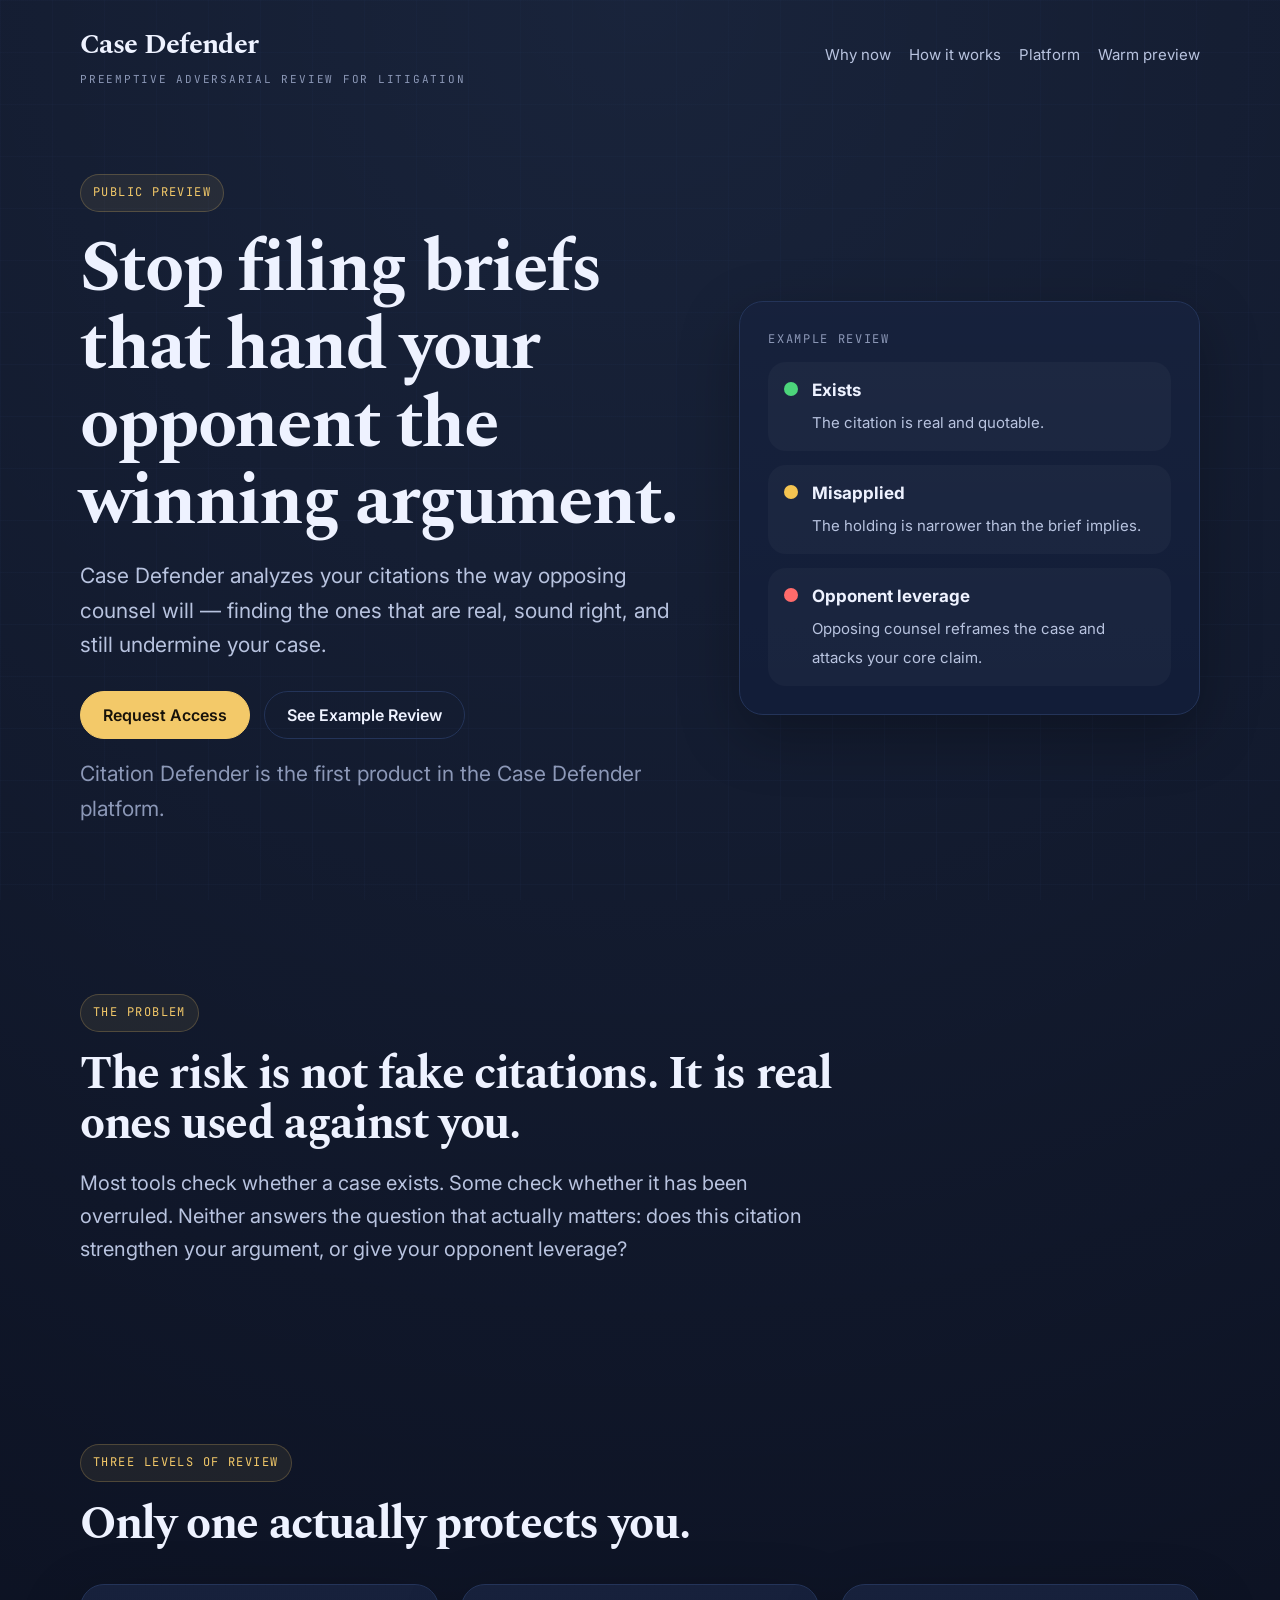
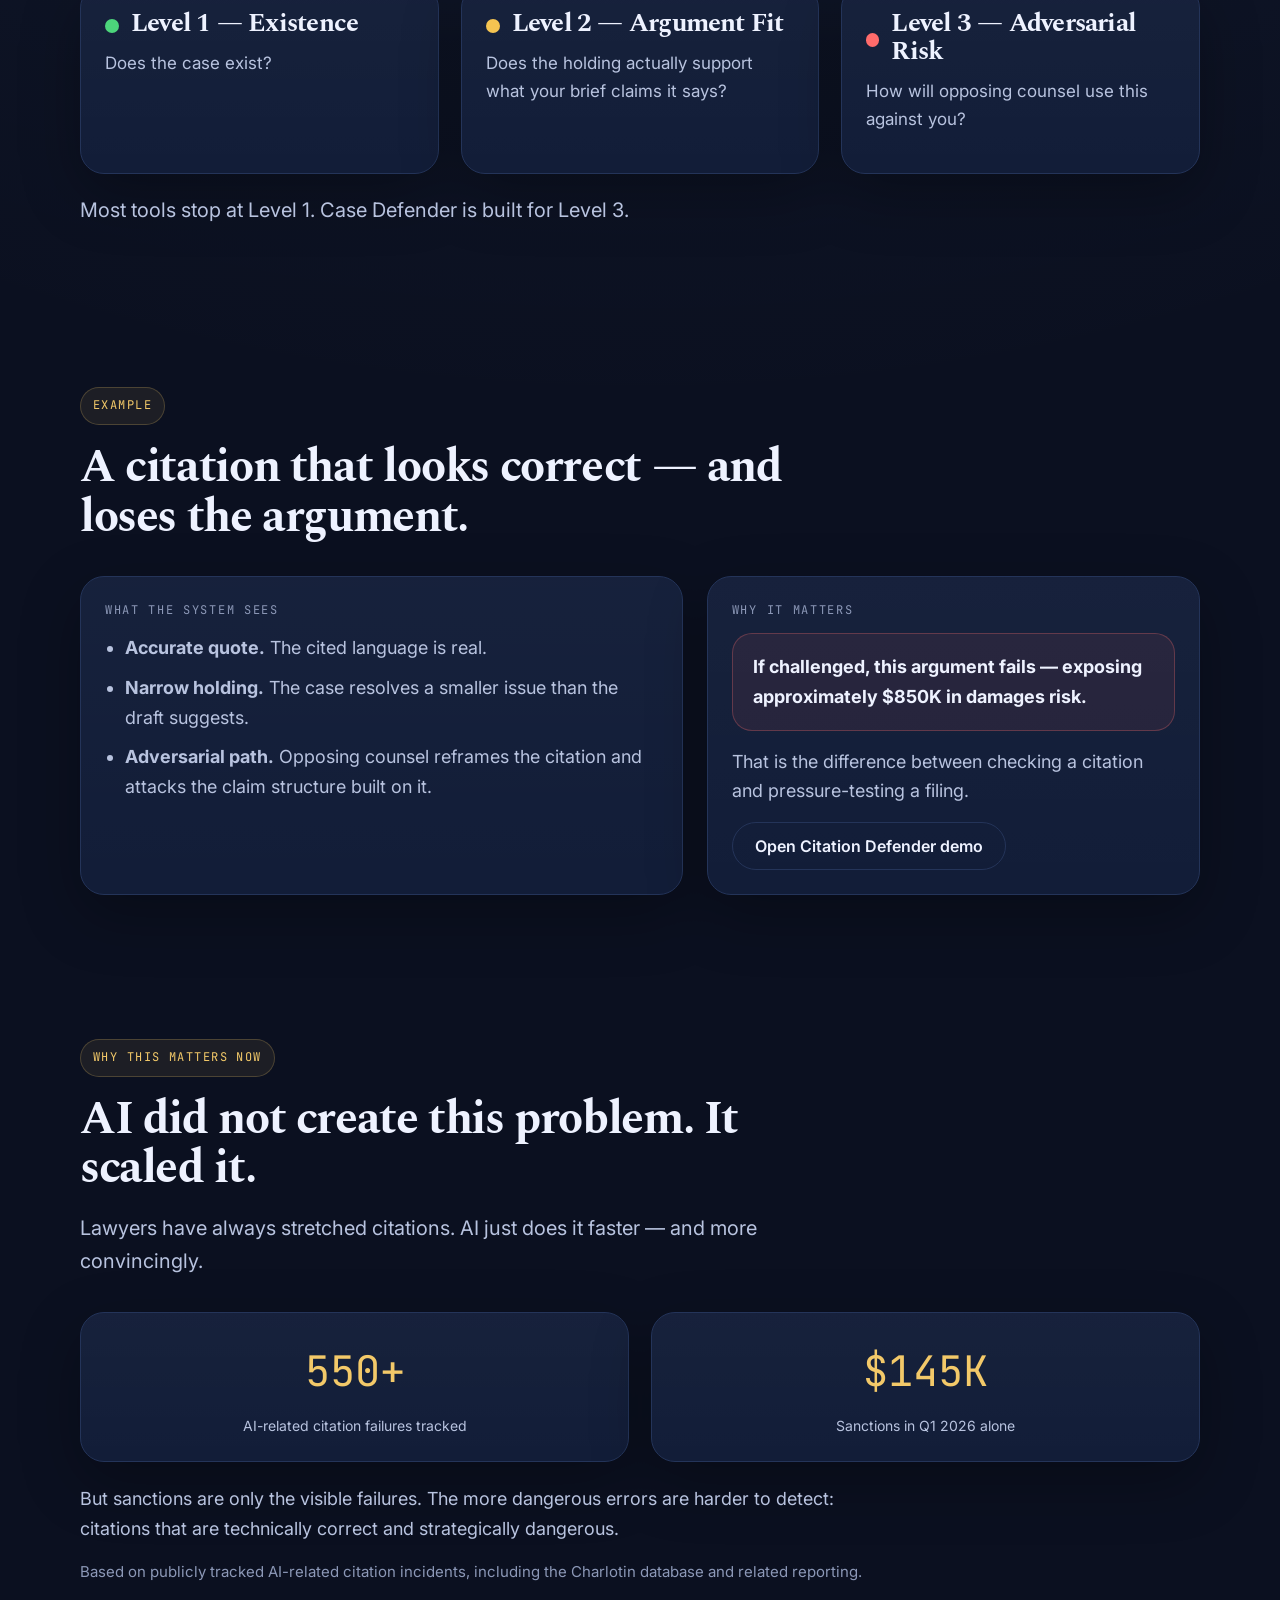
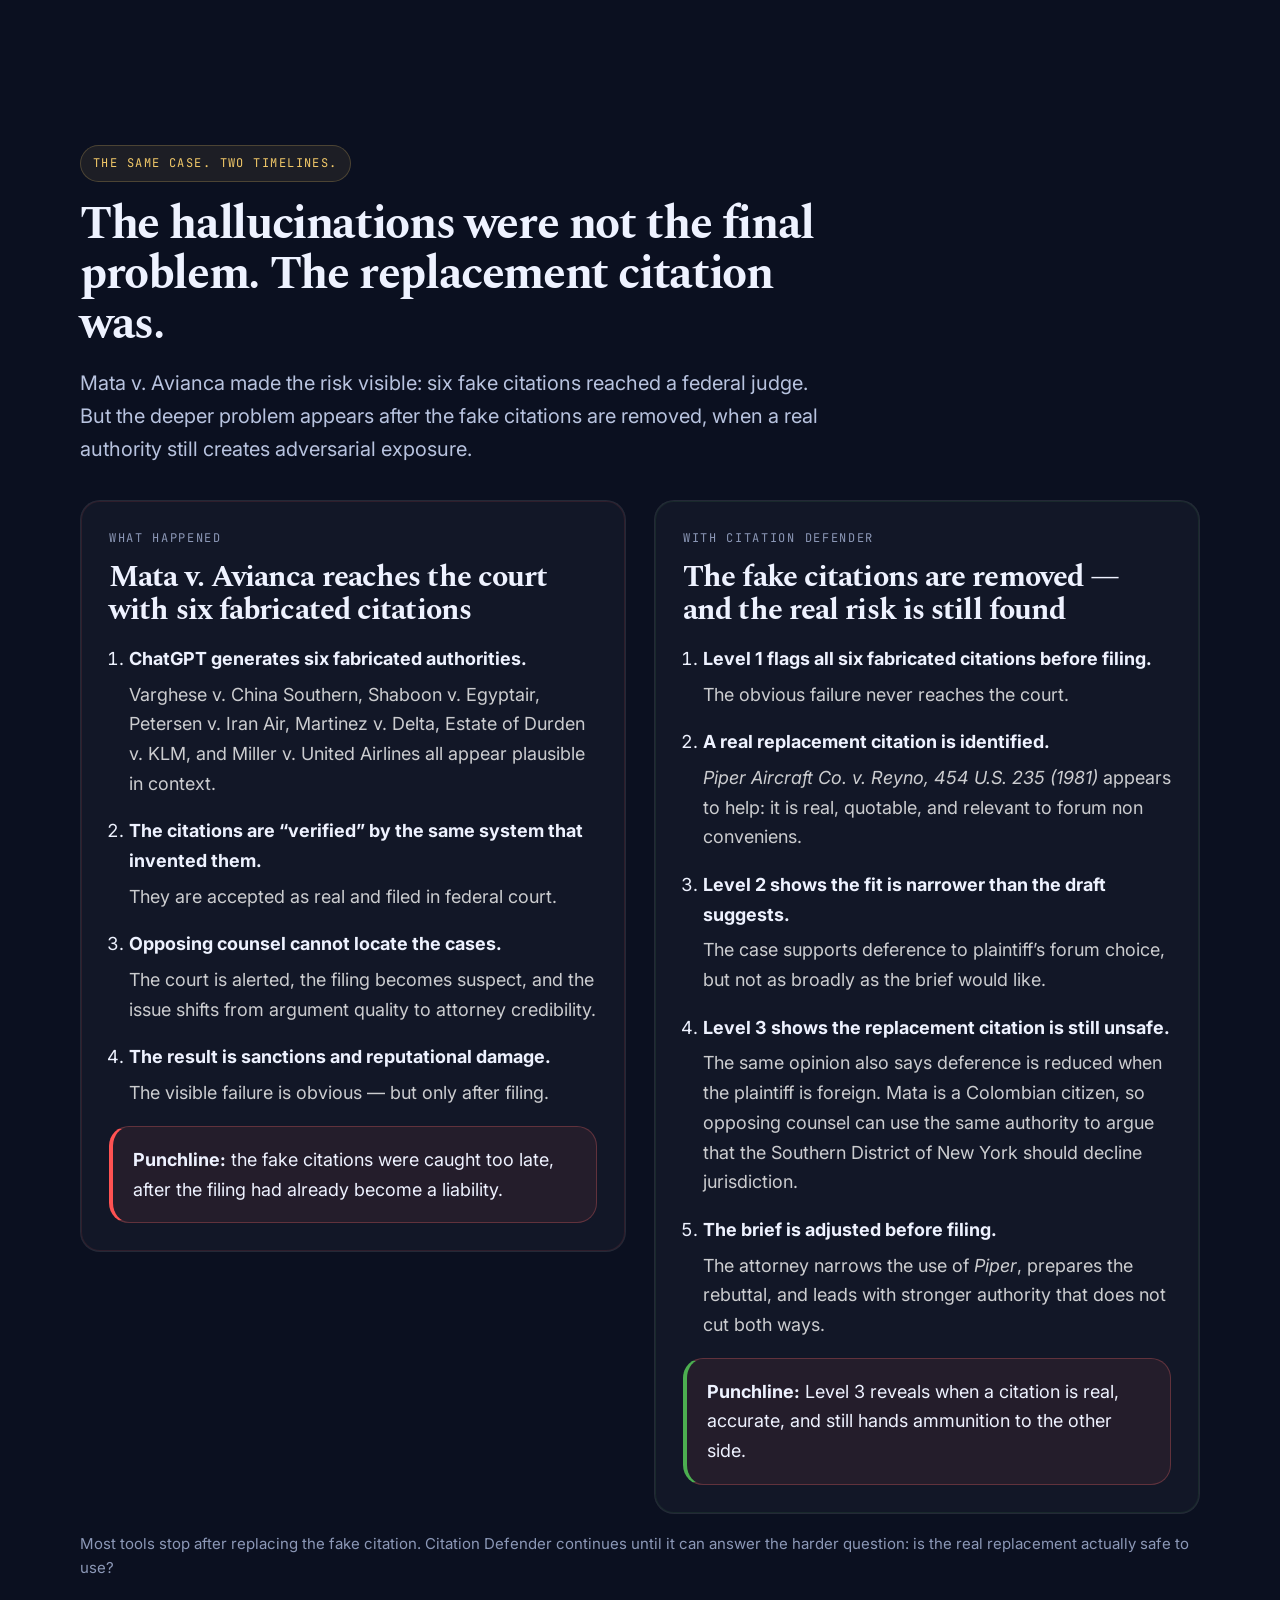
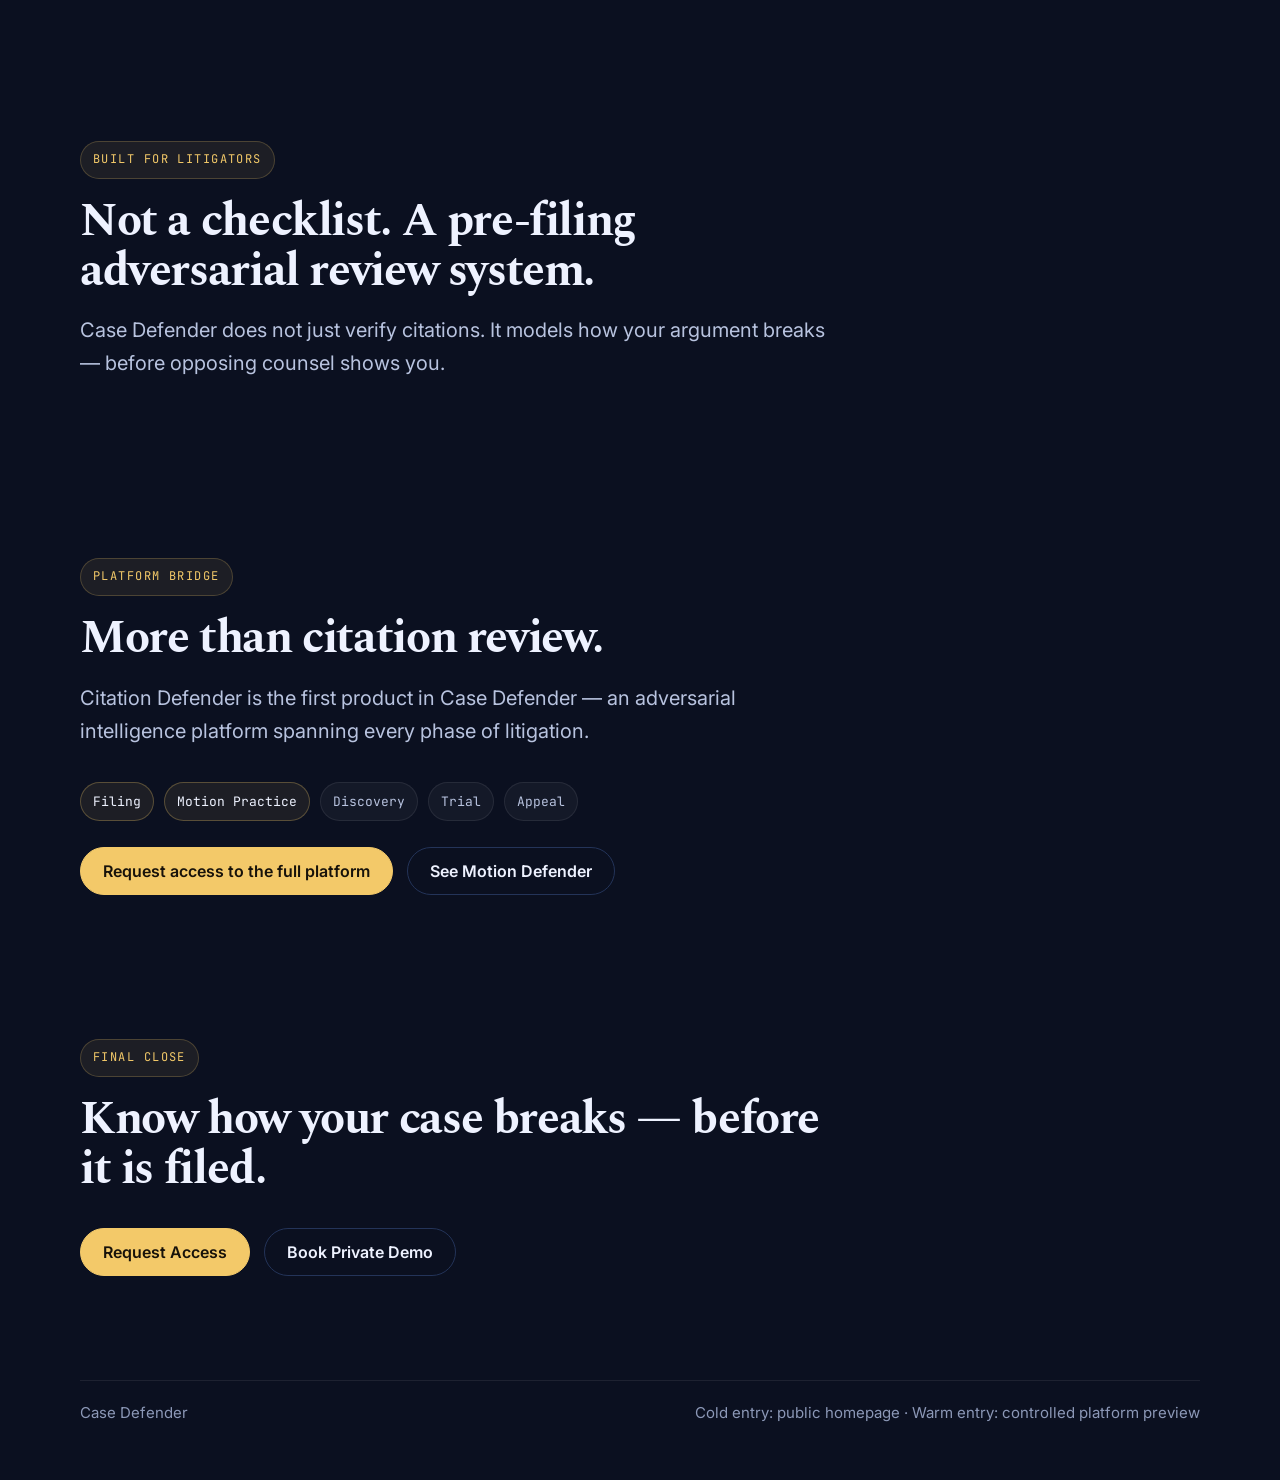
==== index.html @ cb3e5ee6 "website" ====
<!DOCTYPE html>
<html lang="en">
<head>
  <meta charset="UTF-8">
  <meta name="viewport" content="width=device-width, initial-scale=1.0">
  <title>Case Defender</title>
  <meta name="description" content="Case Defender analyzes citations the way opposing counsel will — finding the ones that are real, sound right, and still undermine your case.">
  <link rel="preconnect" href="https://fonts.googleapis.com">
<link rel="preconnect" href="https://fonts.gstatic.com" crossorigin>
<link href="https://fonts.googleapis.com/css2?family=Inter:wght@400;500;600;700;800&family=JetBrains+Mono:wght@400;600&family=Spectral:wght@500;600;700&display=swap" rel="stylesheet">
<link rel="stylesheet" href="./assets/styles.css">
</head>
<body>
  <div class="site-shell">
    <div class="container">
      <nav class="nav">
        <a class="brand" href="./">
          <span class="brand-mark">Case Defender</span>
          <span class="brand-sub">Preemptive adversarial review for litigation</span>
        </a>
        <div class="nav-links">
          <a href="#problem">Why now</a>
          <a href="#model">How it works</a>
          <a href="#platform">Platform</a>
          <a href="./platform/index.html">Warm preview</a>
        </div>
      </nav>

      <section class="hero">
        <div class="hero-grid">
          <div class="hero-copy">
            <div class="eyebrow">Public preview</div>
            <h1>Stop filing briefs that hand your opponent the winning argument.</h1>
            <p>Case Defender analyzes your citations the way opposing counsel will — finding the ones that are real, sound right, and still undermine your case.</p>
            <div class="cta-row">
              <a class="button primary" href="mailto:info@monkey-business.com?subject=Case%20Defender%20Access%20Request">Request Access</a>
              <a class="button" href="./citation/index.html">See Example Review</a>
            </div>
            <p class="small" style="margin-top:18px;">Citation Defender is the first product in the Case Defender platform.</p>
          </div>
          <aside class="hero-card">
            <div class="kicker">Example review</div>
            <div class="signal-list">
              <div class="signal"><span class="dot green"></span><div><strong>Exists</strong><span>The citation is real and quotable.</span></div></div>
              <div class="signal"><span class="dot yellow"></span><div><strong>Misapplied</strong><span>The holding is narrower than the brief implies.</span></div></div>
              <div class="signal"><span class="dot red"></span><div><strong>Opponent leverage</strong><span>Opposing counsel reframes the case and attacks your core claim.</span></div></div>
            </div>
          </aside>
        </div>
      </section>

      <section class="section" id="problem">
        <div class="section-header">
          <div class="eyebrow">The problem</div>
          <h2>The risk is not fake citations. It is real ones used against you.</h2>
          <p>Most tools check whether a case exists. Some check whether it has been overruled. Neither answers the question that actually matters: does this citation strengthen your argument, or give your opponent leverage?</p>
        </div>
      </section>

      <section class="section" id="model">
        <div class="section-header">
          <div class="eyebrow">Three levels of review</div>
          <h2>Only one actually protects you.</h2>
        </div>
        <div class="three-col">
          <div class="panel">
            <div class="level-name"><span class="dot green"></span><h3>Level 1 — Existence</h3></div>
            <p class="level-copy">Does the case exist?</p>
          </div>
          <div class="panel">
            <div class="level-name"><span class="dot yellow"></span><h3>Level 2 — Argument Fit</h3></div>
            <p class="level-copy">Does the holding actually support what your brief claims it says?</p>
          </div>
          <div class="panel">
            <div class="level-name"><span class="dot red"></span><h3>Level 3 — Adversarial Risk</h3></div>
            <p class="level-copy">How will opposing counsel use this against you?</p>
          </div>
        </div>
        <p style="margin-top:20px; font-size:20px;">Most tools stop at Level 1. Case Defender is built for Level 3.</p>
      </section>

      <section class="section">
        <div class="section-header">
          <div class="eyebrow">Example</div>
          <h2>A citation that looks correct — and loses the argument.</h2>
        </div>
        <div class="example-grid">
          <div class="panel">
            <div class="kicker">What the system sees</div>
            <ul class="list">
              <li><strong>Accurate quote.</strong> The cited language is real.</li>
              <li><strong>Narrow holding.</strong> The case resolves a smaller issue than the draft suggests.</li>
              <li><strong>Adversarial path.</strong> Opposing counsel reframes the citation and attacks the claim structure built on it.</li>
            </ul>
          </div>
          <div class="risk-card">
            <div class="kicker">Why it matters</div>
            <div class="impact-box"><strong>If challenged, this argument fails — exposing approximately $850K in damages risk.</strong></div>
            <p style="margin-top:16px;">That is the difference between checking a citation and pressure-testing a filing.</p>
            <a class="button" href="./citation/index.html">Open Citation Defender demo</a>
          </div>
        </div>
      </section>

      <section class="section">
        <div class="section-header">
          <div class="eyebrow">Why this matters now</div>
          <h2>AI did not create this problem. It scaled it.</h2>
          <p>Lawyers have always stretched citations. AI just does it faster — and more convincingly.</p>
        </div>
        <div class="two-col">
          <div class="stat">
            <div class="stat-value">550+</div>
            <div class="stat-label">AI-related citation failures tracked</div>
          </div>
          <div class="stat">
            <div class="stat-value">$145K</div>
            <div class="stat-label">Sanctions in Q1 2026 alone</div>
          </div>
        </div>
        <p style="margin-top:22px; max-width:760px;">But sanctions are only the visible failures. The more dangerous errors are harder to detect: citations that are technically correct and strategically dangerous.</p>
        <p class="small">Based on publicly tracked AI-related citation incidents, including the Charlotin database and related reporting.</p>
      </section>

      <section class="section">
        <div class="section-header">
          <div class="eyebrow">The same case. Two timelines.</div>
          <h2>The hallucinations were not the final problem. The replacement citation was.</h2>
          <p>Mata v. Avianca made the risk visible: six fake citations reached a federal judge. But the deeper problem appears after the fake citations are removed, when a real authority still creates adversarial exposure.</p>
        </div>

        <div class="timeline-compare detailed">
          <div class="timeline-column timeline-bad">
            <div class="kicker">What happened</div>
            <h3>Mata v. Avianca reaches the court with six fabricated citations</h3>

            <ol class="timeline-steps">
              <li>
                <strong>ChatGPT generates six fabricated authorities.</strong>
                <p>Varghese v. China Southern, Shaboon v. Egyptair, Petersen v. Iran Air, Martinez v. Delta, Estate of Durden v. KLM, and Miller v. United Airlines all appear plausible in context.</p>
              </li>
              <li>
                <strong>The citations are “verified” by the same system that invented them.</strong>
                <p>They are accepted as real and filed in federal court.</p>
              </li>
              <li>
                <strong>Opposing counsel cannot locate the cases.</strong>
                <p>The court is alerted, the filing becomes suspect, and the issue shifts from argument quality to attorney credibility.</p>
              </li>
              <li>
                <strong>The result is sanctions and reputational damage.</strong>
                <p>The visible failure is obvious — but only after filing.</p>
              </li>
            </ol>

            <div class="impact-box impact-box-danger">
              <strong>Punchline:</strong> the fake citations were caught too late, after the filing had already become a liability.
            </div>
          </div>

          <div class="timeline-column timeline-good">
            <div class="kicker">With Citation Defender</div>
            <h3>The fake citations are removed — and the real risk is still found</h3>

            <ol class="timeline-steps">
              <li>
                <strong>Level 1 flags all six fabricated citations before filing.</strong>
                <p>The obvious failure never reaches the court.</p>
              </li>
              <li>
                <strong>A real replacement citation is identified.</strong>
                <p><em>Piper Aircraft Co. v. Reyno, 454 U.S. 235 (1981)</em> appears to help: it is real, quotable, and relevant to forum non conveniens.</p>
              </li>
              <li>
                <strong>Level 2 shows the fit is narrower than the draft suggests.</strong>
                <p>The case supports deference to plaintiff’s forum choice, but not as broadly as the brief would like.</p>
              </li>
              <li>
                <strong>Level 3 shows the replacement citation is still unsafe.</strong>
                <p>The same opinion also says deference is reduced when the plaintiff is foreign. Mata is a Colombian citizen, so opposing counsel can use the same authority to argue that the Southern District of New York should decline jurisdiction.</p>
              </li>
              <li>
                <strong>The brief is adjusted before filing.</strong>
                <p>The attorney narrows the use of <em>Piper</em>, prepares the rebuttal, and leads with stronger authority that does not cut both ways.</p>
              </li>
            </ol>

            <div class="impact-box impact-box-good">
              <strong>Punchline:</strong> Level 3 reveals when a citation is real, accurate, and still hands ammunition to the other side.
            </div>
          </div>
        </div>

        <p class="small" style="margin-top:18px;">
          Most tools stop after replacing the fake citation. Citation Defender continues until it can answer the harder question: is the real replacement actually safe to use?
        </p>
      </section>

<section class="section">
        <div class="section-header">
          <div class="eyebrow">Built for litigators</div>
              <h2>Not a checklist. A pre-filing adversarial review system.</h2>
          <p>Case Defender does not just verify citations. It models how your argument breaks — before opposing counsel shows you.</p>
        </div>
      </section>

      <section class="section" id="platform">
        <div class="section-header">
          <div class="eyebrow">Platform bridge</div>
          <h2>More than citation review.</h2>
          <p>Citation Defender is the first product in Case Defender — an adversarial intelligence platform spanning every phase of litigation.</p>
        </div>
        <div class="timeline">
          <div class="timeline-line">
            <span class="active">Filing</span><span class="active">Motion Practice</span><span>Discovery</span><span>Trial</span><span>Appeal</span>
          </div>
        </div>
        <div class="cta-row" style="margin-top:26px;">
          <a class="button primary" href="./platform/index.html">Request access to the full platform</a>
          <a class="button" href="./motion/index.html">See Motion Defender</a>
        </div>
      </section>

      <section class="section">
        <div class="section-header">
          <div class="eyebrow">Final close</div>
          <h2>Know how your case breaks — before it is filed.</h2>
        </div>
        <div class="cta-row">
          <a class="button primary" href="mailto:info@monkey-business.com?subject=Case%20Defender%20Access%20Request">Request Access</a>
          <a class="button" href="mailto:info@monkey-business.com?subject=Case%20Defender%20Private%20Demo">Book Private Demo</a>
        </div>
      </section>

      <footer class="footer">
        <div class="footer-inner">
          <div>Case Defender</div>
          <div>Cold entry: public homepage · Warm entry: controlled platform preview</div>
        </div>
      </footer>
    </div>
  </div>
</body>
</html>
---- assets/styles.css ----
:root {
  --bg: #0b1020;
  --bg-soft: #10182e;
  --panel: #121d38;
  --panel-2: #162344;
  --border: #243459;
  --text: #eef2ff;
  --muted: #b8c3df;
  --soft: #8c98b7;
  --gold: #f3c969;
  --green: #4cd57b;
  --yellow: #f5c451;
  --red: #ff6b6b;
  --blue: #7fb3ff;
  --shadow: 0 20px 60px rgba(0,0,0,0.28);
  --serif: 'Spectral', Georgia, serif;
  --sans: 'Inter', system-ui, -apple-system, BlinkMacSystemFont, 'Segoe UI', sans-serif;
  --mono: 'JetBrains Mono', ui-monospace, SFMono-Regular, Menlo, monospace;
}
* { box-sizing: border-box; }
html { scroll-behavior: smooth; }
body {
  margin: 0;
  font-family: var(--sans);
  font-size: 18px;
  line-height: 1.65;
  color: var(--text);
  background: radial-gradient(circle at top, rgba(127,179,255,0.12), transparent 32%), var(--bg);
}
a { color: inherit; }
img { max-width: 100%; }
.site-shell {
  position: relative;
  isolation: isolate;
}
.site-shell::before {
  content: '';
  position: fixed;
  inset: 0;
  background:
    linear-gradient(rgba(36, 52, 89, 0.14) 1px, transparent 1px),
    linear-gradient(90deg, rgba(36, 52, 89, 0.14) 1px, transparent 1px);
  background-size: 52px 52px;
  pointer-events: none;
  z-index: -1;
}
.container {
  width: min(1120px, calc(100% - 40px));
  margin: 0 auto;
}
.nav {
  display: flex;
  align-items: center;
  justify-content: space-between;
  gap: 24px;
  padding: 22px 0;
}
.brand {
  display: inline-flex;
  flex-direction: column;
  gap: 2px;
  text-decoration: none;
}
.brand-mark {
  font-family: var(--serif);
  font-size: 28px;
  font-weight: 700;
  letter-spacing: -0.02em;
}
.brand-sub {
  font-family: var(--mono);
  font-size: 11px;
  text-transform: uppercase;
  letter-spacing: 0.16em;
  color: var(--soft);
}
.nav-links {
  display: flex;
  gap: 18px;
  align-items: center;
  flex-wrap: wrap;
}
.nav-links a {
  text-decoration: none;
  color: var(--muted);
  font-size: 15px;
}
.nav-links a:hover { color: var(--text); }
.button, button {
  display: inline-flex;
  align-items: center;
  justify-content: center;
  gap: 10px;
  min-height: 48px;
  padding: 0 22px;
  border-radius: 999px;
  text-decoration: none;
  font-weight: 600;
  font-size: 16px;
  border: 1px solid var(--border);
  color: var(--text);
  background: transparent;
  cursor: pointer;
}
.button.primary, button.primary {
  background: var(--gold);
  border-color: var(--gold);
  color: #17120a;
}
.button.primary:hover, button.primary:hover { filter: brightness(1.02); }
.button:hover, button:hover { border-color: var(--blue); }
.hero {
  padding: 64px 0 80px;
}
.eyebrow {
  display: inline-block;
  margin-bottom: 18px;
  padding: 8px 12px;
  border: 1px solid rgba(243,201,105,0.22);
  background: rgba(243,201,105,0.08);
  border-radius: 999px;
  font-family: var(--mono);
  font-size: 12px;
  letter-spacing: 0.12em;
  text-transform: uppercase;
  color: var(--gold);
}
.hero-grid {
  display: grid;
  grid-template-columns: minmax(0, 1.15fr) minmax(320px, 0.85fr);
  gap: 36px;
  align-items: center;
}
h1, h2, h3 {
  font-family: var(--serif);
  line-height: 1.08;
  letter-spacing: -0.03em;
  margin: 0 0 18px;
}
h1 { font-size: clamp(46px, 8vw, 72px); }
h2 { font-size: clamp(34px, 5vw, 46px); }
h3 { font-size: clamp(24px, 3vw, 30px); }
p { margin: 0 0 16px; color: var(--muted); }
.hero-copy p { font-size: 21px; max-width: 700px; }
.cta-row {
  display: flex;
  gap: 14px;
  flex-wrap: wrap;
  margin-top: 28px;
}
.hero-card, .panel, .stat, .module-card, .flow-card, .quote-card, .risk-card, .step, .gate-card {
  background: linear-gradient(180deg, rgba(255,255,255,0.02), rgba(255,255,255,0)), var(--panel);
  border: 1px solid var(--border);
  border-radius: 24px;
  box-shadow: var(--shadow);
}
.hero-card { padding: 28px; }
.signal-list { display: grid; gap: 14px; }
.signal {
  display: grid;
  grid-template-columns: auto 1fr;
  gap: 14px;
  align-items: start;
  padding: 14px 16px;
  border-radius: 18px;
  background: rgba(255,255,255,0.03);
}
.signal strong { display: block; margin-bottom: 3px; font-size: 17px; }
.signal span { color: var(--muted); font-size: 15px; }
.dot {
  width: 14px;
  height: 14px;
  border-radius: 999px;
  margin-top: 6px;
}
.dot.green { background: var(--green); }
.dot.yellow { background: var(--yellow); }
.dot.red { background: var(--red); }
.section {
  padding: 72px 0;
}
.section-header {
  max-width: 760px;
  margin-bottom: 34px;
}
.section-header p { font-size: 20px; }
.two-col, .three-col, .four-col {
  display: grid;
  gap: 22px;
}
.two-col { grid-template-columns: repeat(2, minmax(0, 1fr)); }
.three-col { grid-template-columns: repeat(3, minmax(0, 1fr)); }
.four-col { grid-template-columns: repeat(4, minmax(0, 1fr)); }
.panel, .module-card, .flow-card, .risk-card, .quote-card, .step, .stat, .gate-card { padding: 24px; }
.kicker {
  font-family: var(--mono);
  color: var(--soft);
  font-size: 12px;
  text-transform: uppercase;
  letter-spacing: 0.14em;
  margin-bottom: 12px;
}
.level-name {
  display: flex;
  align-items: center;
  gap: 12px;
  margin-bottom: 12px;
}
.level-name h3 { margin: 0; font-size: 26px; }
.level-copy { font-size: 17px; }
.example-grid {
  display: grid;
  grid-template-columns: 1.1fr 0.9fr;
  gap: 24px;
}
.list {
  margin: 0;
  padding-left: 20px;
  color: var(--muted);
}
.list li { margin-bottom: 10px; }
.impact-box {
  border: 1px solid rgba(255,107,107,0.28);
  background: rgba(255,107,107,0.08);
  border-radius: 20px;
  padding: 18px 20px;
  font-size: 18px;
}
.impact-box strong { color: var(--text); }
.stat {
  text-align: center;
}
.stat-value {
  font-family: var(--mono);
  font-size: clamp(28px, 5vw, 42px);
  color: var(--gold);
  margin-bottom: 8px;
}
.stat-label {
  font-size: 14px;
  color: var(--muted);
}
.timeline {
  display: grid;
  gap: 14px;
}
.timeline-line {
  display: flex;
  gap: 10px;
  flex-wrap: wrap;
  align-items: center;
  font-family: var(--mono);
  font-size: 13px;
  color: var(--muted);
}
.timeline-line span {
  padding: 8px 12px;
  border-radius: 999px;
  background: rgba(255,255,255,0.04);
  border: 1px solid rgba(255,255,255,0.08);
}
.timeline-line .active {
  color: var(--text);
  border-color: rgba(243,201,105,0.28);
  background: rgba(243,201,105,0.08);
}
.motion-cascade {
  display: grid;
  gap: 10px;
  font-family: var(--mono);
  font-size: 16px;
}
.motion-cascade .arrow { color: var(--soft); padding-left: 18px; }
.module-card h3 { margin-bottom: 10px; }
.module-card p { font-size: 17px; }
.badge {
  display: inline-block;
  font-family: var(--mono);
  font-size: 12px;
  text-transform: uppercase;
  letter-spacing: 0.12em;
  padding: 8px 10px;
  border-radius: 999px;
  margin-bottom: 12px;
}
.badge.live { color: var(--green); background: rgba(76,213,123,0.12); border: 1px solid rgba(76,213,123,0.24); }
.badge.preview { color: var(--gold); background: rgba(243,201,105,0.12); border: 1px solid rgba(243,201,105,0.24); }
.badge.soon { color: var(--soft); background: rgba(255,255,255,0.06); border: 1px solid rgba(255,255,255,0.08); }
.footer {
  padding: 32px 0 54px;
  color: var(--soft);
  font-size: 15px;
}
.footer-inner {
  border-top: 1px solid rgba(255,255,255,0.08);
  padding-top: 20px;
  display: flex;
  justify-content: space-between;
  gap: 20px;
  flex-wrap: wrap;
}
.small { font-size: 15px; color: var(--soft); }
.gate-overlay {
  position: fixed;
  inset: 0;
  background: rgba(6,10,20,0.88);
  backdrop-filter: blur(10px);
  display: grid;
  place-items: center;
  padding: 24px;
  z-index: 1000;
}
.gate-card {
  width: min(460px, 100%);
}
.gate-card h1 { font-size: 42px; margin-bottom: 10px; }
.gate-form {
  display: grid;
  grid-template-columns: 1fr auto;
  gap: 12px;
  margin-top: 22px;
}
input[type="password"] {
  min-height: 50px;
  border-radius: 16px;
  border: 1px solid var(--border);
  background: rgba(255,255,255,0.03);
  color: var(--text);
  padding: 0 16px;
  font-size: 16px;
}
input[type="password"]:focus { outline: 2px solid rgba(127,179,255,0.25); outline-offset: 0; }
.error { color: #ffb3b3; font-size: 14px; margin-top: 12px; min-height: 20px; }
.hidden { display: none !important; }
.redirect-note {
  max-width: 760px;
  margin: 80px auto;
  text-align: center;
}
@media (max-width: 900px) {
  .hero-grid, .example-grid, .two-col, .three-col, .four-col { grid-template-columns: 1fr; }
  .nav { align-items: flex-start; flex-direction: column; }
  .hero { padding-top: 34px; }
  .hero-copy p, .section-header p { font-size: 19px; }
}
@media (max-width: 640px) {
  body { font-size: 17px; }
  .container { width: min(100% - 24px, 1120px); }
  .button, button { width: 100%; }
  .gate-form { grid-template-columns: 1fr; }
}
.timeline-compare {
  display: grid;
  grid-template-columns: repeat(2, minmax(0, 1fr));
  gap: 24px;
  margin-top: 28px;
}

.timeline-column {
  padding: 28px;
  border-radius: 20px;
  border: 1px solid rgba(255,255,255,0.08);
  background: rgba(255,255,255,0.03);
}

.timeline-column h3 {
  margin-top: 10px;
  margin-bottom: 16px;
}

.timeline-list {
  margin-bottom: 20px;
}

.timeline-bad {
  box-shadow: inset 0 0 0 1px rgba(255, 82, 82, 0.12);
}

.timeline-good {
  box-shadow: inset 0 0 0 1px rgba(76, 175, 80, 0.12);
}

.impact-box-danger {
  border-left: 4px solid #FF5252;
}

.impact-box-good {
  border-left: 4px solid #4CAF50;
}

@media (max-width: 900px) {
  .timeline-compare {
    grid-template-columns: 1fr;
  }
}

.timeline-compare.detailed {
  display: grid;
  grid-template-columns: repeat(2, minmax(0, 1fr));
  gap: 28px;
  margin-top: 28px;
  align-items: start;
}

.timeline-column {
  padding: 28px;
  border-radius: 20px;
  border: 1px solid rgba(255,255,255,0.08);
  background: rgba(255,255,255,0.03);
}

.timeline-column h3 {
  margin-top: 10px;
  margin-bottom: 18px;
}

.timeline-steps {
  margin: 0;
  padding-left: 20px;
}

.timeline-steps li {
  margin-bottom: 18px;
}

.timeline-steps li p {
  margin-top: 6px;
  margin-bottom: 0;
  color: rgba(245,245,245,0.82);
}

.timeline-bad {
  box-shadow: inset 0 0 0 1px rgba(255, 82, 82, 0.12);
}

.timeline-good {
  box-shadow: inset 0 0 0 1px rgba(76, 175, 80, 0.12);
}

.impact-box-danger {
  border-left: 4px solid #FF5252;
}

.impact-box-good {
  border-left: 4px solid #4CAF50;
}

@media (max-width: 900px) {
  .timeline-compare.detailed {
    grid-template-columns: 1fr;
  }
}
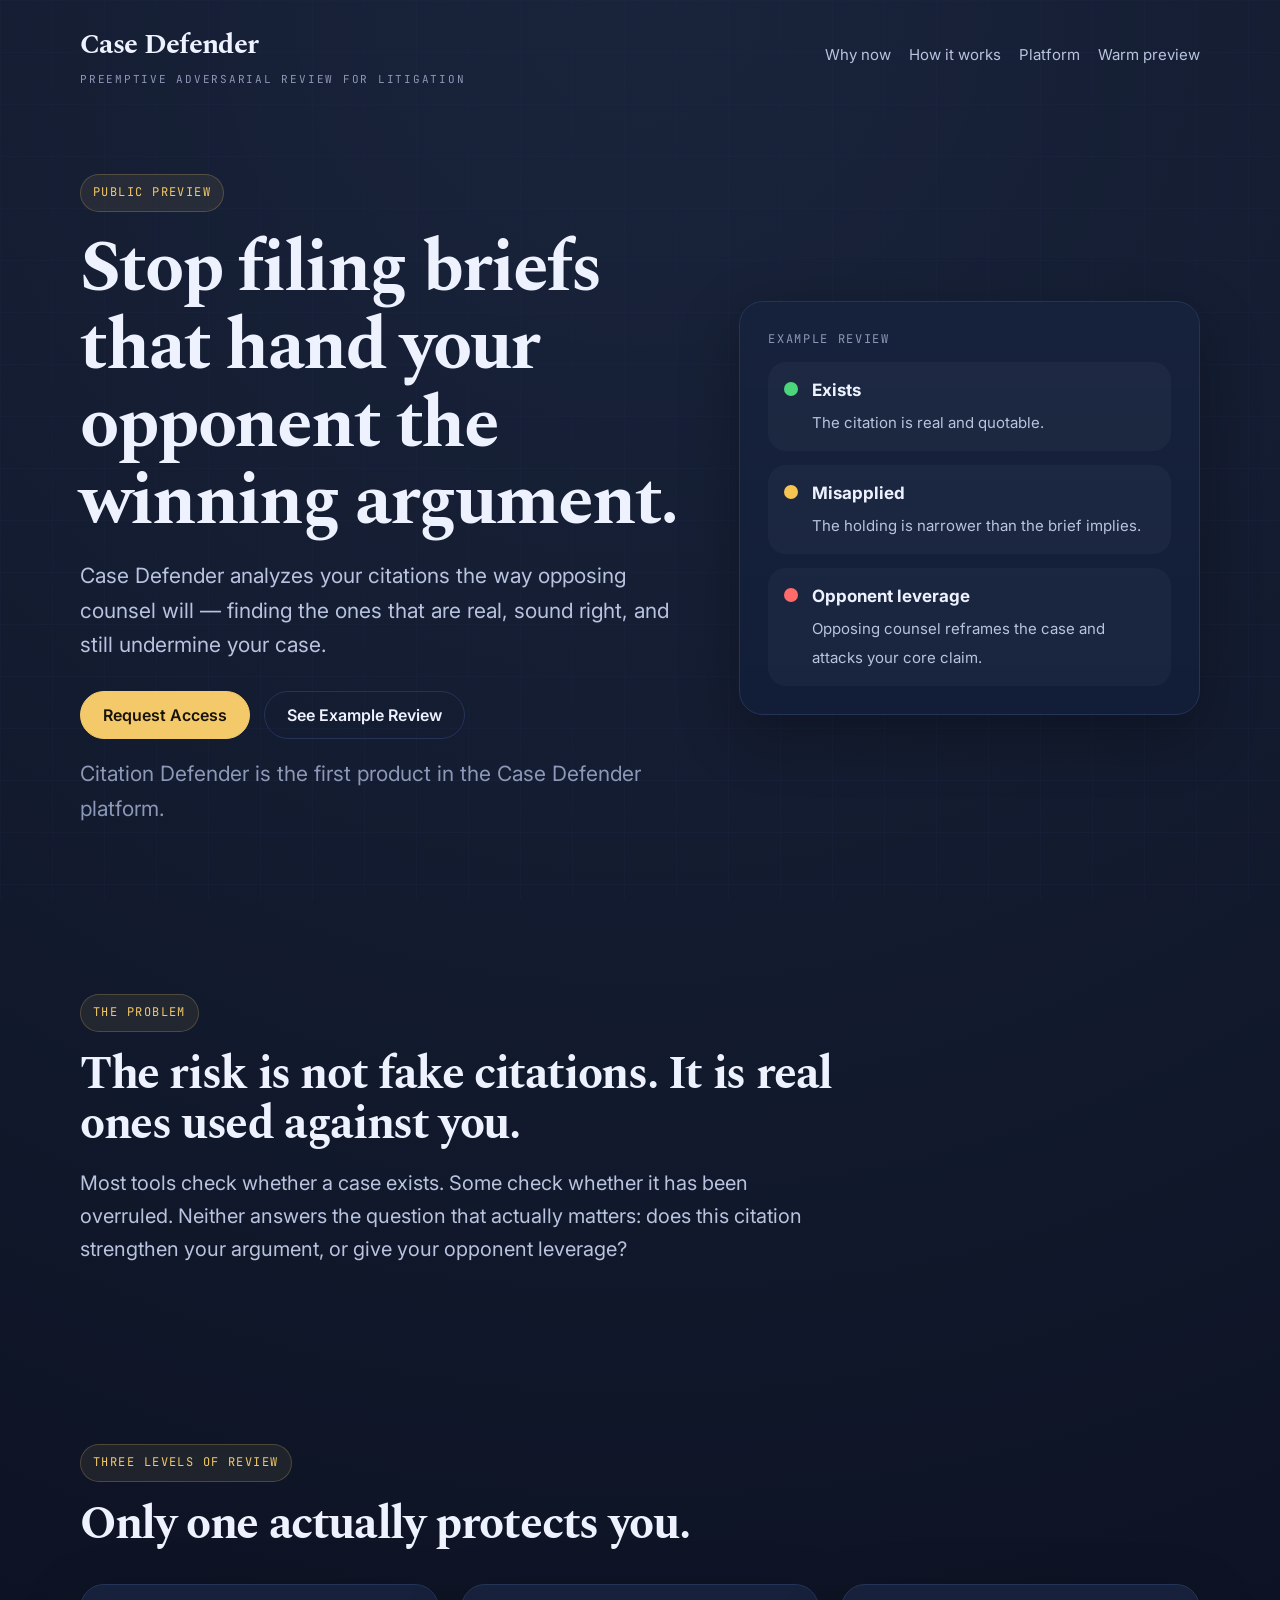
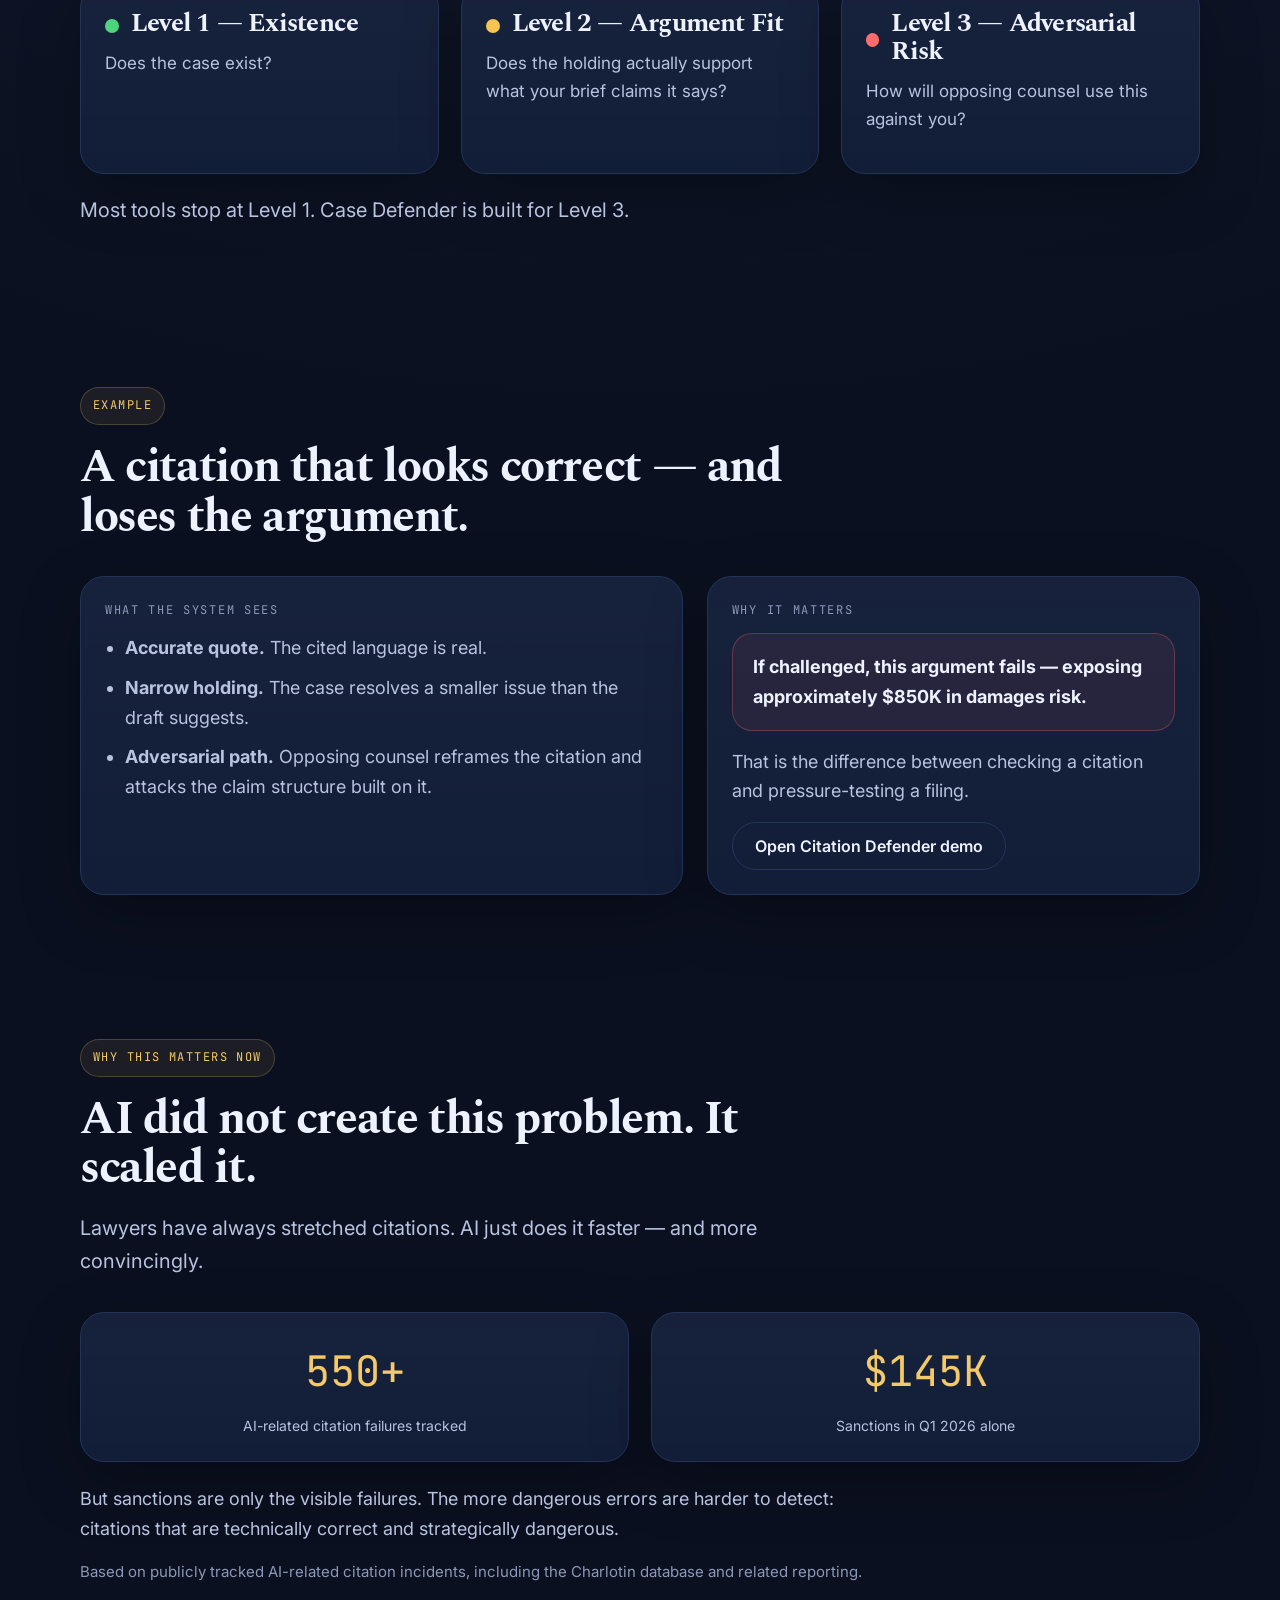
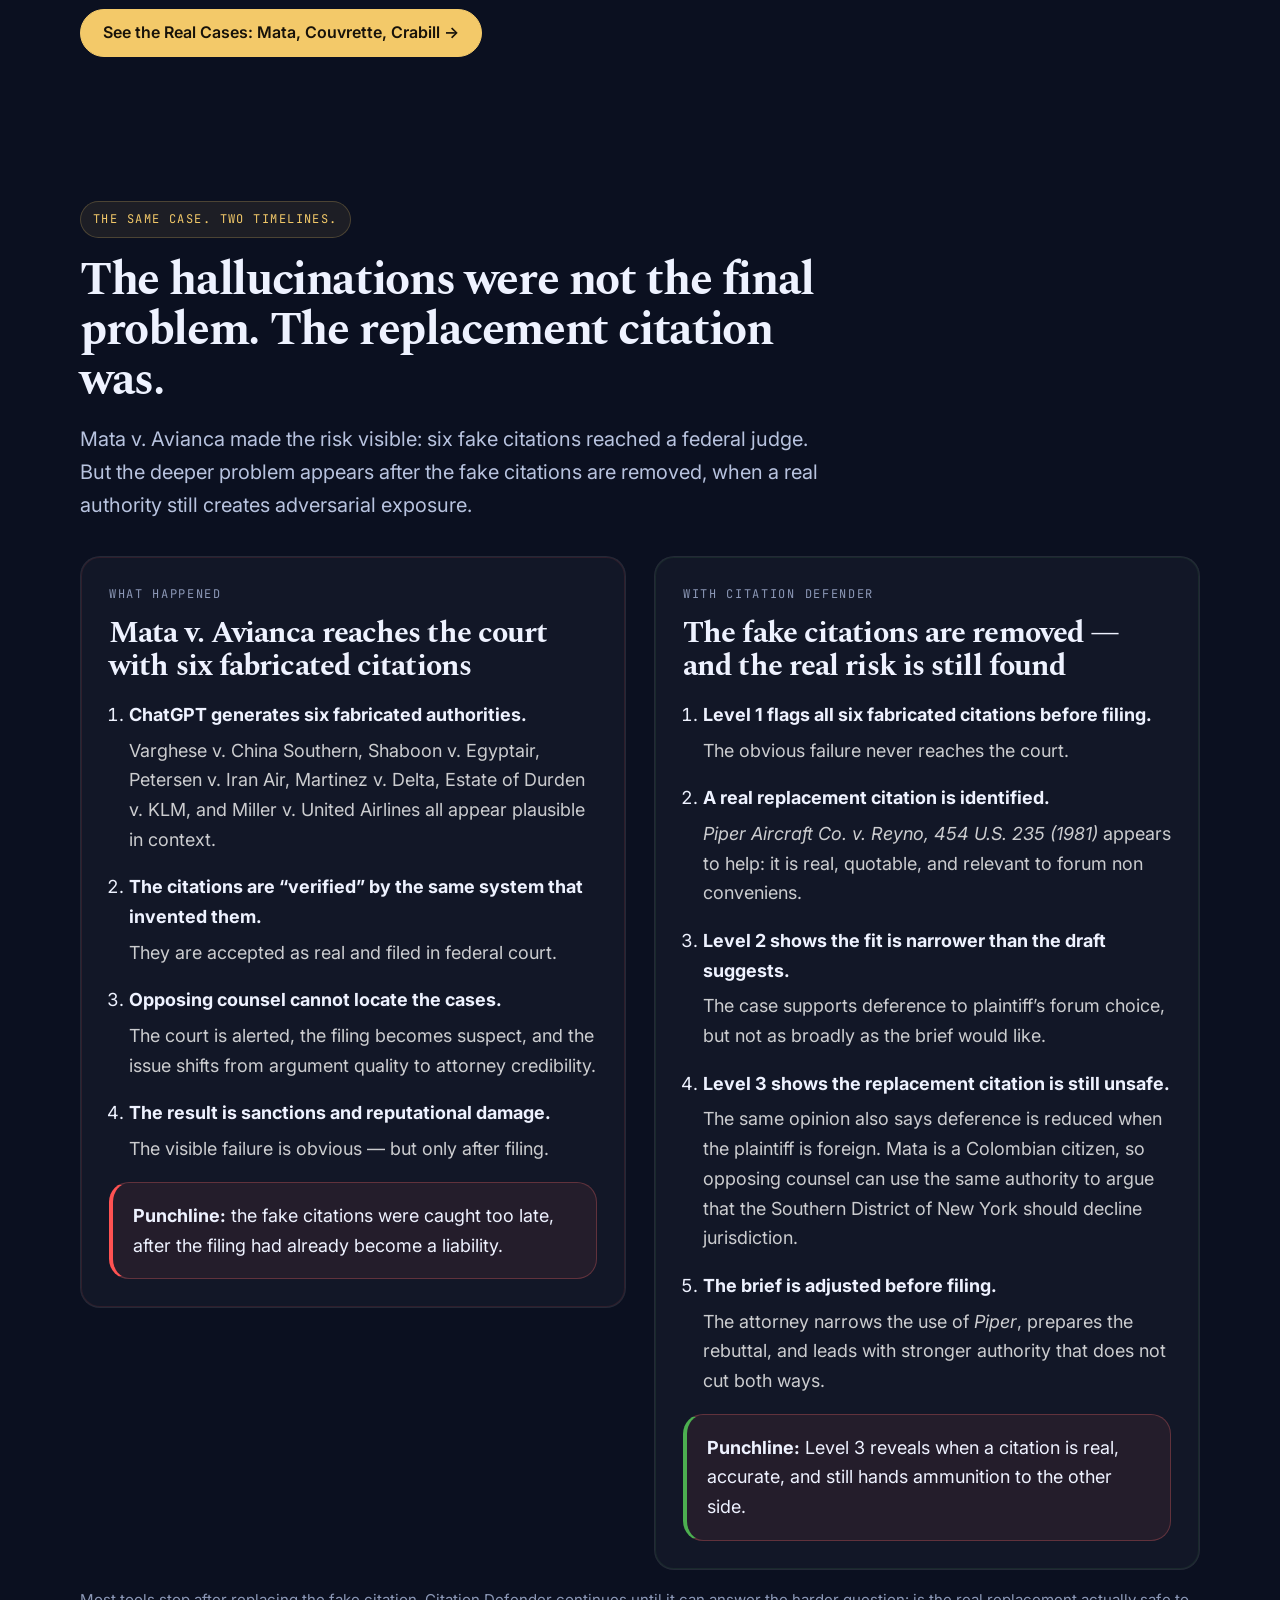
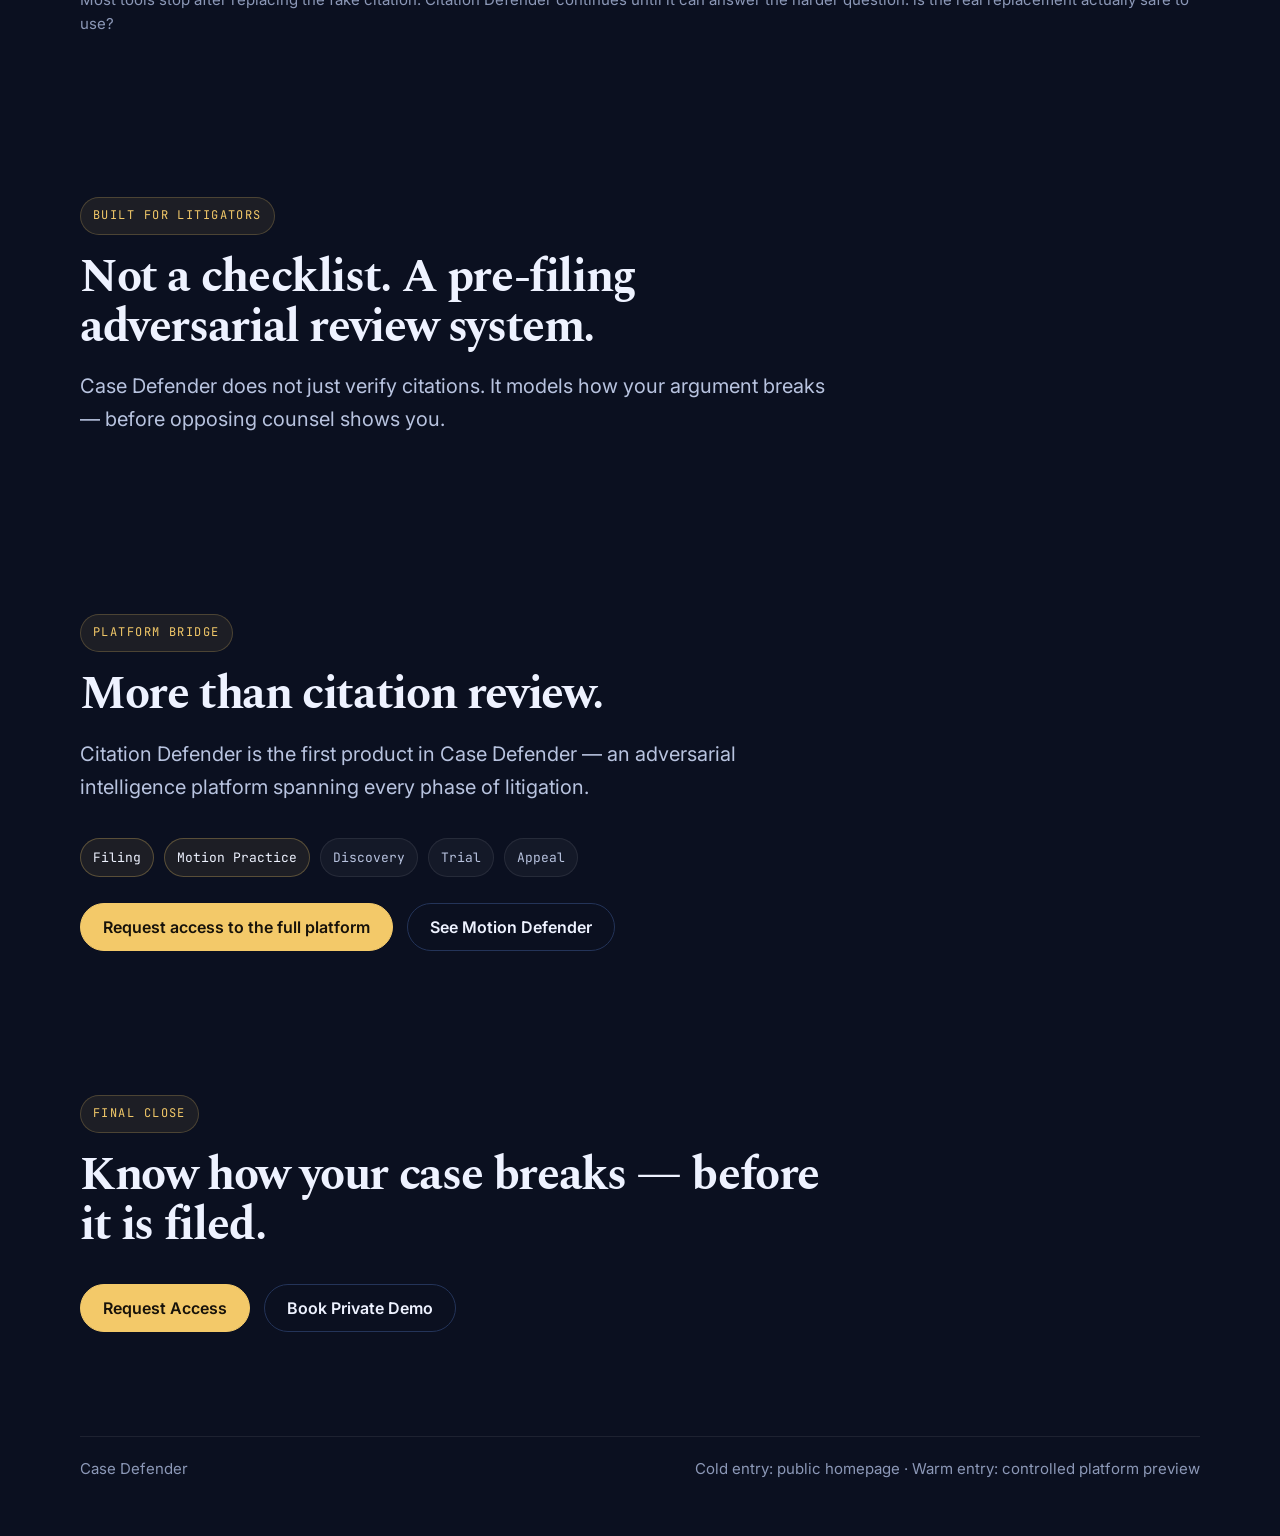
==== commit e4d08c82: "Add link to three-case Why This Matters page" ====
--- a/index.html
+++ b/index.html
@@ -120,6 +120,9 @@
         </div>
         <p style="margin-top:22px; max-width:760px;">But sanctions are only the visible failures. The more dangerous errors are harder to detect: citations that are technically correct and strategically dangerous.</p>
         <p class="small">Based on publicly tracked AI-related citation incidents, including the Charlotin database and related reporting.</p>
+        <div class="cta-row" style="margin-top:24px;">
+          <a class="button primary" href="./why/index.html">See the Real Cases: Mata, Couvrette, Crabill &rarr;</a>
+        </div>
       </section>
 
       <section class="section">
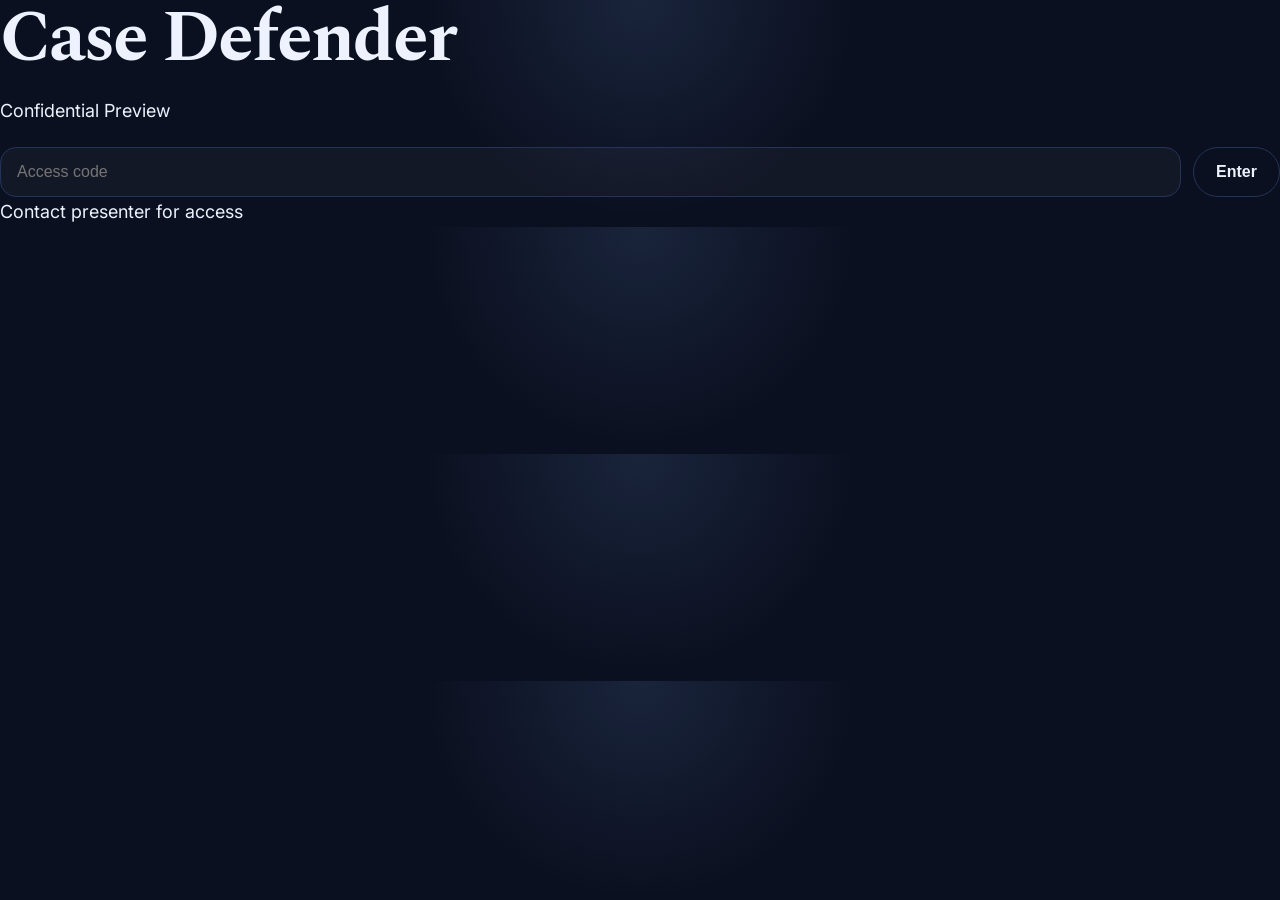
==== commit 6fc5212f: "why" ====
--- a/index.html
+++ b/index.html
@@ -11,6 +11,18 @@
 <link rel="stylesheet" href="./assets/styles.css">
 </head>
 <body>
+
+<div id="password-gate">
+  <h1>Case Defender</h1>
+  <div class="subtitle">Confidential Preview</div>
+  <div class="gate-form">
+    <input type="password" id="gate-input" placeholder="Access code" autocomplete="off">
+    <button onclick="checkGate()">Enter</button>
+  </div>
+  <div class="gate-hint">Contact presenter for access</div>
+</div>
+
+<div id="main-content">
   <div class="site-shell">
     <div class="container">
       <nav class="nav">
@@ -127,80 +139,6 @@
 
       <section class="section">
         <div class="section-header">
-          <div class="eyebrow">The same case. Two timelines.</div>
-          <h2>The hallucinations were not the final problem. The replacement citation was.</h2>
-          <p>Mata v. Avianca made the risk visible: six fake citations reached a federal judge. But the deeper problem appears after the fake citations are removed, when a real authority still creates adversarial exposure.</p>
-        </div>
-
-        <div class="timeline-compare detailed">
-          <div class="timeline-column timeline-bad">
-            <div class="kicker">What happened</div>
-            <h3>Mata v. Avianca reaches the court with six fabricated citations</h3>
-
-            <ol class="timeline-steps">
-              <li>
-                <strong>ChatGPT generates six fabricated authorities.</strong>
-                <p>Varghese v. China Southern, Shaboon v. Egyptair, Petersen v. Iran Air, Martinez v. Delta, Estate of Durden v. KLM, and Miller v. United Airlines all appear plausible in context.</p>
-              </li>
-              <li>
-                <strong>The citations are “verified” by the same system that invented them.</strong>
-                <p>They are accepted as real and filed in federal court.</p>
-              </li>
-              <li>
-                <strong>Opposing counsel cannot locate the cases.</strong>
-                <p>The court is alerted, the filing becomes suspect, and the issue shifts from argument quality to attorney credibility.</p>
-              </li>
-              <li>
-                <strong>The result is sanctions and reputational damage.</strong>
-                <p>The visible failure is obvious — but only after filing.</p>
-              </li>
-            </ol>
-
-            <div class="impact-box impact-box-danger">
-              <strong>Punchline:</strong> the fake citations were caught too late, after the filing had already become a liability.
-            </div>
-          </div>
-
-          <div class="timeline-column timeline-good">
-            <div class="kicker">With Citation Defender</div>
-            <h3>The fake citations are removed — and the real risk is still found</h3>
-
-            <ol class="timeline-steps">
-              <li>
-                <strong>Level 1 flags all six fabricated citations before filing.</strong>
-                <p>The obvious failure never reaches the court.</p>
-              </li>
-              <li>
-                <strong>A real replacement citation is identified.</strong>
-                <p><em>Piper Aircraft Co. v. Reyno, 454 U.S. 235 (1981)</em> appears to help: it is real, quotable, and relevant to forum non conveniens.</p>
-              </li>
-              <li>
-                <strong>Level 2 shows the fit is narrower than the draft suggests.</strong>
-                <p>The case supports deference to plaintiff’s forum choice, but not as broadly as the brief would like.</p>
-              </li>
-              <li>
-                <strong>Level 3 shows the replacement citation is still unsafe.</strong>
-                <p>The same opinion also says deference is reduced when the plaintiff is foreign. Mata is a Colombian citizen, so opposing counsel can use the same authority to argue that the Southern District of New York should decline jurisdiction.</p>
-              </li>
-              <li>
-                <strong>The brief is adjusted before filing.</strong>
-                <p>The attorney narrows the use of <em>Piper</em>, prepares the rebuttal, and leads with stronger authority that does not cut both ways.</p>
-              </li>
-            </ol>
-
-            <div class="impact-box impact-box-good">
-              <strong>Punchline:</strong> Level 3 reveals when a citation is real, accurate, and still hands ammunition to the other side.
-            </div>
-          </div>
-        </div>
-
-        <p class="small" style="margin-top:18px;">
-          Most tools stop after replacing the fake citation. Citation Defender continues until it can answer the harder question: is the real replacement actually safe to use?
-        </p>
-      </section>
-
-<section class="section">
-        <div class="section-header">
           <div class="eyebrow">Built for litigators</div>
               <h2>Not a checklist. A pre-filing adversarial review system.</h2>
           <p>Case Defender does not just verify citations. It models how your argument breaks — before opposing counsel shows you.</p>
@@ -243,5 +181,33 @@
       </footer>
     </div>
   </div>
+</div>
+
+<script>
+const GATE_CODE = 'defender';
+
+function checkGate() {
+  const input = document.getElementById('gate-input');
+  if (input.value.toLowerCase().trim() === GATE_CODE) {
+    localStorage.setItem('cd_access', '1');
+    document.getElementById('password-gate').style.display = 'none';
+    document.getElementById('main-content').style.display = 'block';
+  } else {
+    input.value = '';
+    input.placeholder = 'Try again';
+  }
+}
+
+document.getElementById('gate-input').addEventListener('keydown', e => {
+  if (e.key === 'Enter') checkGate();
+});
+
+if (localStorage.getItem('cd_access') === '1') {
+  document.getElementById('password-gate').style.display = 'none';
+  document.getElementById('main-content').style.display = 'block';
+} else {
+  document.getElementById('main-content').style.display = 'none';
+}
+</script>
 </body>
 </html>
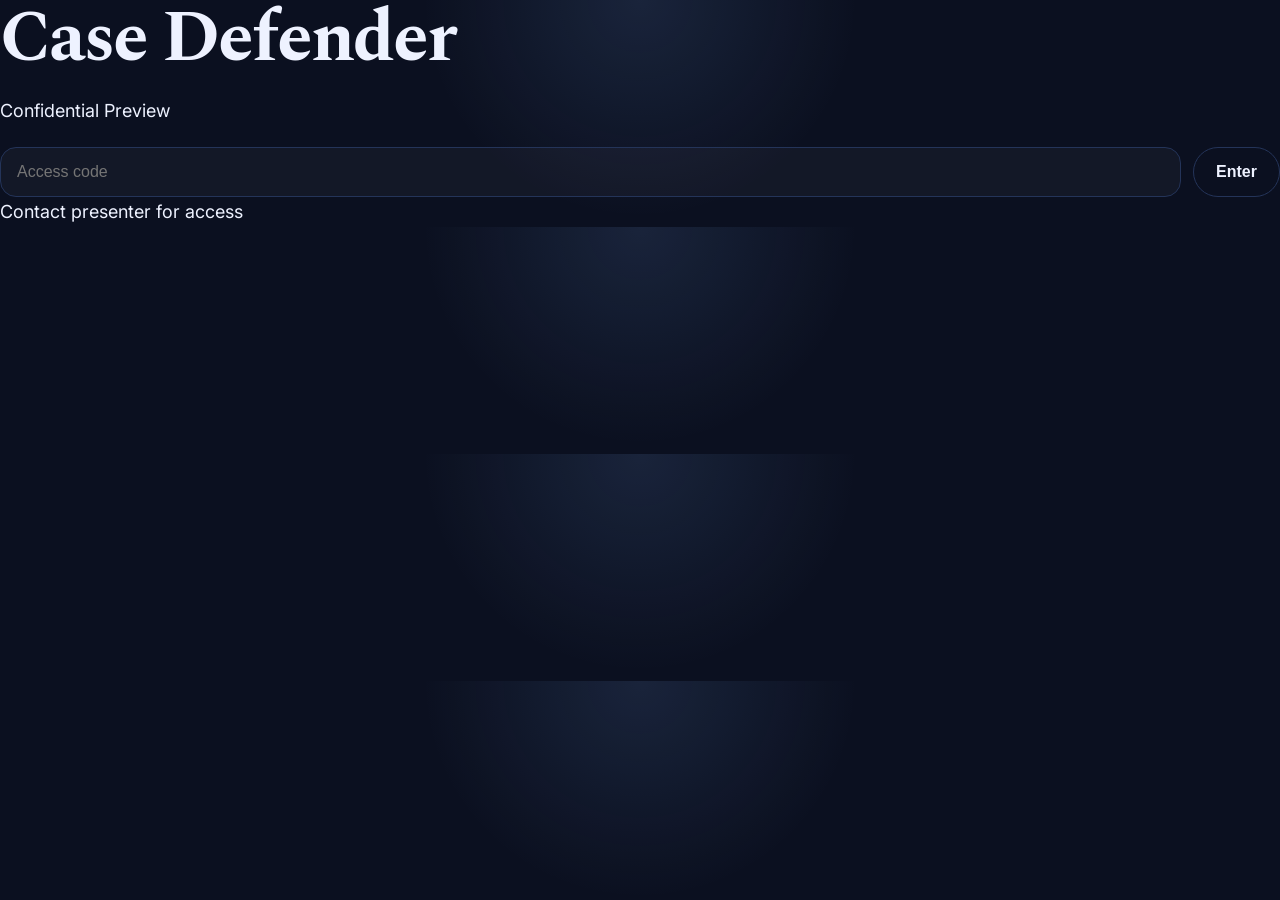
==== commit 0dd69e59: "Update" ====
--- a/index.html
+++ b/index.html
@@ -45,7 +45,7 @@
             <h1>Stop filing briefs that hand your opponent the winning argument.</h1>
             <p>Case Defender analyzes your citations the way opposing counsel will — finding the ones that are real, sound right, and still undermine your case.</p>
             <div class="cta-row">
-              <a class="button primary" href="mailto:info@monkey-business.com?subject=Case%20Defender%20Access%20Request">Request Access</a>
+              <a class="button primary" href="mailto:burt@monkey-business.com?subject=Case%20Defender%20Inquiry&body=Source%3A%20Landing%20Hero%20%28Request%20Access%29%0A%0A">Request Access</a>
               <a class="button" href="./citation/index.html">See Example Review</a>
             </div>
             <p class="small" style="margin-top:18px;">Citation Defender is the first product in the Case Defender platform.</p>
@@ -137,6 +137,31 @@
         </div>
       </section>
 
+      <section class="section" id="measured">
+        <div class="section-header">
+          <div class="eyebrow">Measured</div>
+          <h2>Tested against 505 real-world cases.</h2>
+          <p>We validated the system against three independent datasets: 292 chimera attempts from the Charlotin hallucination database (AI-generated citation failures in actual court filings), 200 real citations with certified holdings, and 13 first-year law school canon cases — Palsgraf, Hadley, Marbury, Iqbal, and others — with holdings authored by hand from casebook consensus, tested with attorney-style brief paraphrases.</p>
+        </div>
+        <div class="three-col" style="margin-top:22px;">
+          <div class="stat">
+            <div class="stat-value">97.7%</div>
+            <div class="stat-label">of legitimate citations correctly pass</div>
+          </div>
+          <div class="stat">
+            <div class="stat-value">95.5%</div>
+            <div class="stat-label">of chimera attempts correctly caught</div>
+          </div>
+          <div class="stat">
+            <div class="stat-value">100%</div>
+            <div class="stat-label">on 1L canon holdings (human-authored baseline)</div>
+          </div>
+        </div>
+        <p style="margin-top:22px; max-width:780px;"><strong>96.4% overall accuracy</strong> across both sides of the confusion matrix. The verdict path uses embedding similarity against 7.7M real opinions — zero LLM calls in the critical path, zero PACER spend, and every match is grounded in real opinion text an attorney can open and read.</p>
+        <p style="margin-top:14px; max-width:780px; font-size:15px;">The 1L-canon results matter because they independently validate the system against holdings no one at our company extracted. Palsgraf has been taught the same way for a century; when an attorney cites it, the proposition is already settled. The system recognized every one of those propositions from paraphrased attorney input.</p>
+        <p class="small">Methodology and datasets available on request. Thresholds calibrated to balance false positives (over-flagging legitimate work) against false negatives (missing chimeras).</p>
+      </section>
+
       <section class="section">
         <div class="section-header">
           <div class="eyebrow">Built for litigators</div>
@@ -147,13 +172,32 @@
 
       <section class="section" id="platform">
         <div class="section-header">
-          <div class="eyebrow">Platform bridge</div>
+          <div class="eyebrow">Four stages, one workflow</div>
           <h2>More than citation review.</h2>
-          <p>Citation Defender is the first product in Case Defender — an adversarial intelligence platform spanning every phase of litigation.</p>
-        </div>
-        <div class="timeline">
-          <div class="timeline-line">
-            <span class="active">Filing</span><span class="active">Motion Practice</span><span>Discovery</span><span>Trial</span><span>Appeal</span>
+          <p>Citation Defender is the entry point. The same engine powers every subsequent stage — validation flows into argument construction, argument flows into adversarial stress-testing.</p>
+        </div>
+        <div class="three-col" style="margin-top:18px;">
+          <div class="panel">
+            <div class="level-name"><span class="dot green"></span><h3>1 — Paste a citation</h3></div>
+            <p class="level-copy">Instant validation: does the cited case exist, is it good law, and does the attorney's claimed holding match what the case is actually cited for?</p>
+          </div>
+          <div class="panel">
+            <div class="level-name"><span class="dot yellow"></span><h3>2 — Scan a brief</h3></div>
+            <p class="level-copy">Every citation in a filing, flagged for fabrication, chimera, contamination, or adversarial exposure — with grounded excerpts from the real opinion text.</p>
+          </div>
+          <div class="panel">
+            <div class="level-name"><span class="dot red"></span><h3>3 — Argument graph</h3></div>
+            <p class="level-copy">Case preparation: how each citation supports or weakens your propositions, where the opponent will attack, which links are load-bearing.</p>
+          </div>
+        </div>
+        <div class="example-grid" style="margin-top:18px;">
+          <div class="panel">
+            <div class="level-name"><span class="dot red"></span><h3>4 — Trial simulation</h3></div>
+            <p class="level-copy">Adversarial stress-test: a simulated opposing counsel runs your argument graph in a courtroom model — witnesses, cross-examination, juror reasoning — so the holes appear before trial, not during it.</p>
+          </div>
+          <div class="risk-card">
+            <div class="kicker">The connected advantage</div>
+            <p style="margin:0;">Each stage uses the Truth Engine output of the previous one. Citations that survive validation are the nodes of the argument graph. The argument graph is the script the simulation runs. There is no manual hand-off, and no inconsistency between what was validated and what gets tested.</p>
           </div>
         </div>
         <div class="cta-row" style="margin-top:26px;">
@@ -168,8 +212,8 @@
           <h2>Know how your case breaks — before it is filed.</h2>
         </div>
         <div class="cta-row">
-          <a class="button primary" href="mailto:info@monkey-business.com?subject=Case%20Defender%20Access%20Request">Request Access</a>
-          <a class="button" href="mailto:info@monkey-business.com?subject=Case%20Defender%20Private%20Demo">Book Private Demo</a>
+          <a class="button primary" href="mailto:burt@monkey-business.com?subject=Case%20Defender%20Inquiry&body=Source%3A%20Landing%20Footer%20%28Request%20Access%29%0A%0A">Request Access</a>
+          <a class="button" href="mailto:burt@monkey-business.com?subject=Case%20Defender%20Inquiry&body=Source%3A%20Landing%20Footer%20%28Book%20Private%20Demo%29%0A%0A">Book Private Demo</a>
         </div>
       </section>
 
